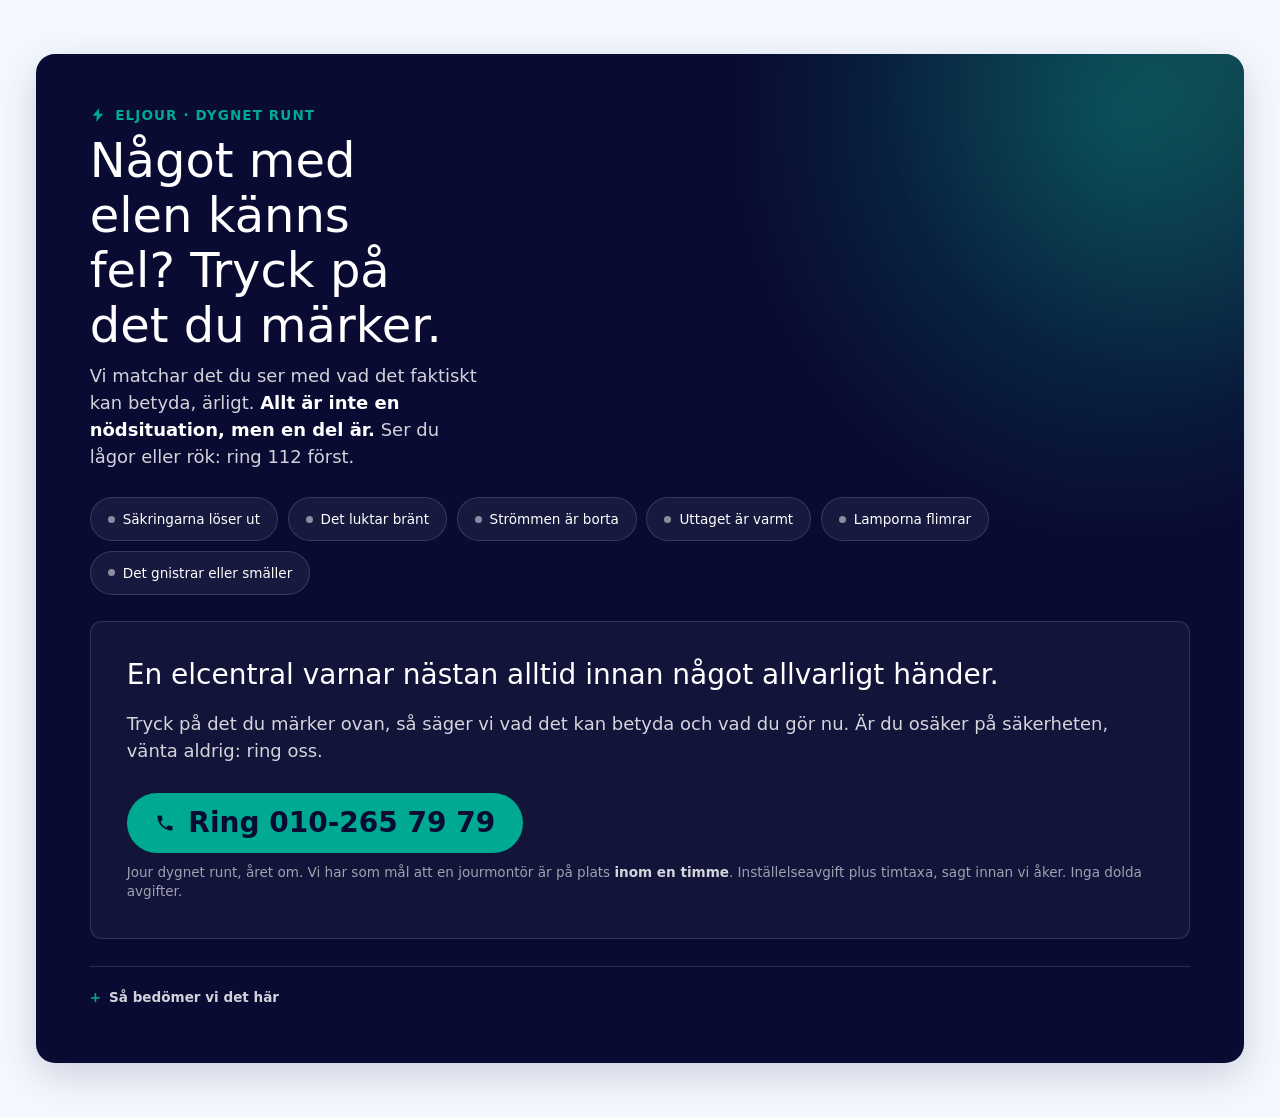
==== archive/v1/index.html @ d6300a3d "v2 redesign: three light, list-based wireframes (A/B/C) to choose between Scraps v1 (dark/compact/gr" ====
<!DOCTYPE html>
<html lang="sv">
<head>
<meta charset="UTF-8" />
<meta name="viewport" content="width=device-width, initial-scale=1.0" />
<title>Eljour — "Något känns fel med elen?" symptom-block (Ampy)</title>
<style>
  /* ===========================================================
     Ampy production tokens (1rem = 10px) — real ap* values.
     Standalone prototype: production already defines these globally
     (Bricks theme). Mirrored here so the preview is faithful.
     Source values: foretagsdata §9.2/§9.4/§9.5; visste-du-att build.
     =========================================================== */
  html { font-size: 62.5%; }

  :root {
    /* brand triad + roles */
    --apteal-core:      #00a991;
    --apmidnight-blue:  #090b32;
    --apemerald-flow:   #39c281;
    --apneon-mint:      #55ff9a;
    --apsky-mist:       #f5f9ff;
    --appure-white:     #ffffff;
    --apdarkest-black:  #1e1e1e;
    --apcrystal-blue:   #b6f2ff;
    --apseafoam-mint:   #5cc5b6;

    /* fluid type scale (real clamps) */
    --aptext-xs:   clamp(1rem, 0.21vw + 0.93rem, 1.2rem);
    --aptext-s:    clamp(1.2rem, 0.20vw + 1.10rem, 1.4rem);
    --aptext-m:    clamp(1.7rem, 0.10vw + 1.67rem, 1.8rem);
    --aptext-l:    clamp(1.8rem, 1.04vw + 1.47rem, 2.8rem);
    --aptext-xl:   clamp(2rem, 1.67vw + 1.47rem, 3.6rem);
    --aptext-2xl:  clamp(2.2rem, 2.71vw + 1.33rem, 4.8rem);

    /* fluid space scale (real min->max) */
    --apspace-3xs: clamp(0.66rem, 0.05vw + 0.6rem, 0.7rem);
    --apspace-2xs: clamp(0.82rem, 0.2vw + 0.7rem, 0.99rem);
    --apspace-xs:  clamp(1.02rem, 0.4vw + 0.85rem, 1.4rem);
    --apspace-s:   clamp(1.28rem, 0.7vw + 1rem, 1.98rem);
    --apspace-m:   clamp(1.6rem, 1.2vw + 1.1rem, 2.8rem);
    --apspace-l:   clamp(2rem, 1.8vw + 1.3rem, 3.96rem);
    --apspace-xl:  clamp(2.5rem, 3.1vw + 1.4rem, 5.6rem);
    --apspace-2xl: clamp(3.13rem, 4.8vw + 1.4rem, 7.92rem);

    /* radius / shadow / motion */
    --apradius-s:    clamp(0.6rem, 0.2vw + 0.5rem, 0.8rem);
    --apradius-m:    clamp(1rem, 0.3vw + 0.85rem, 1.2rem);
    --apradius-l:    clamp(1.6rem, 0.4vw + 1.4rem, 2rem);
    --apradius-full: 999rem;
    --card-shadow:   0 1.2rem 4rem rgba(9, 11, 50, 0.18);
    --motion-normal: 0.28s;

    --apmax-screen-width: 128rem;

    font-family: "Outfit", system-ui, -apple-system, "Segoe UI", sans-serif;
  }

  *, *::before, *::after { box-sizing: border-box; }
  body {
    margin: 0;
    background: var(--apsky-mist);
    color: var(--apdarkest-black);
    -webkit-font-smoothing: antialiased;
  }

  /* ===========================================================
     ampy-eljour — symptom-chip -> risk-reveal block
     Serious/akut register: midnight surface, teal action.
     Severity colours are SCOPED to this device (never global
     --state-* tokens) per foretagsdata §11.2 (the LED amber rule).
     =========================================================== */
  .ampy-eljour {
    background: var(--apsky-mist);
    padding: var(--apspace-xl) var(--apspace-l);
  }

  .ampy-eljour__card {
    /* scoped severity palette — lives only inside this device */
    --ej-sev-akut:  #ff6f61;  /* warm coral — genuinely acute only */
    --ej-sev-snart: #ffc24b;  /* amber — call today */
    --ej-sev-vanta: var(--apemerald-flow); /* calm — can usually wait */
    --ej-hairline:  rgba(255, 255, 255, 0.14);
    --ej-ink-soft:  rgba(255, 255, 255, 0.82);
    --ej-ink-faint: rgba(255, 255, 255, 0.60);

    position: relative;
    overflow: hidden;
    max-width: var(--apmax-screen-width);
    margin-inline: auto;
    background: var(--apmidnight-blue);
    color: var(--appure-white);
    border-radius: var(--apradius-l);
    box-shadow: var(--card-shadow);
    padding: var(--apspace-xl);

    /* enter-view fade (runOnce, <=300ms) */
    opacity: 0;
    transform: translateY(1.4rem);
    transition: opacity var(--motion-normal) ease, transform var(--motion-normal) ease;
  }
  .ampy-eljour__card.is-visible { opacity: 1; transform: none; }

  /* brand-glow — surface treatment behind the header, NOT a second device */
  .ampy-eljour__card::before {
    content: "";
    position: absolute;
    inset: 0;
    pointer-events: none;
    background:
      radial-gradient(46% 60% at 90% 6%, rgba(0, 169, 145, 0.34), transparent 70%),
      radial-gradient(40% 48% at 98% 0%, rgba(85, 255, 154, 0.14), transparent 72%);
  }
  .ampy-eljour__head,
  .ampy-eljour__chips,
  .ampy-eljour__reveal,
  .ampy-eljour__foot { position: relative; z-index: 1; }

  /* ---- header / the hook ---- */
  .ampy-eljour__head { display: flex; flex-direction: column; gap: var(--apspace-2xs); max-width: 62ch; }

  .ampy-eljour__eyebrow {
    display: inline-flex; align-items: center; gap: var(--apspace-2xs);
    margin: 0;
    font-size: var(--aptext-s);
    font-weight: 600;
    letter-spacing: 0.08em;
    text-transform: uppercase;
    color: var(--apteal-core);
  }
  .ampy-eljour__eyebrow svg { flex: none; width: 1.6rem; height: 1.6rem; }

  .ampy-eljour__title {
    margin: 0;
    font-size: var(--aptext-2xl);
    font-weight: 500;
    line-height: 1.15;
    color: var(--appure-white);
    text-wrap: balance;
  }

  .ampy-eljour__sub {
    margin: 0;
    font-size: var(--aptext-m);
    font-weight: 300;
    line-height: 1.5;
    color: var(--ej-ink-soft);
  }
  .ampy-eljour__sub b { font-weight: 600; color: var(--appure-white); }

  /* ---- chip row (toggle directly — no wizard) ---- */
  .ampy-eljour__chips {
    display: flex;
    flex-wrap: wrap;
    gap: var(--apspace-2xs);
    margin-top: var(--apspace-m);
  }
  .ampy-eljour__chip {
    appearance: none;
    cursor: pointer;
    font-family: inherit;
    font-size: var(--aptext-s);
    font-weight: 500;
    line-height: 1.2;
    color: var(--appure-white);
    background: rgba(255, 255, 255, 0.06);
    border: 1px solid var(--ej-hairline);
    border-radius: var(--apradius-full);
    padding: 1.1rem 1.7rem;
    min-height: 4.4rem; /* touch target */
    display: inline-flex; align-items: center; gap: 0.8rem;
    transition: background var(--motion-normal) ease, border-color var(--motion-normal) ease,
                color var(--motion-normal) ease, transform var(--motion-normal) ease;
  }
  .ampy-eljour__chip::before {
    content: ""; width: 0.7rem; height: 0.7rem; border-radius: 50%;
    background: currentColor; opacity: 0.5; flex: none;
  }
  .ampy-eljour__chip:hover { background: rgba(255, 255, 255, 0.12); border-color: rgba(255,255,255,0.28); }
  .ampy-eljour__chip:focus-visible { outline: 2px solid var(--apneon-mint); outline-offset: 2px; }
  .ampy-eljour__chip[aria-pressed="true"] {
    background: var(--apteal-core);
    border-color: var(--apteal-core);
    color: var(--apmidnight-blue);
    font-weight: 600;
  }
  .ampy-eljour__chip[aria-pressed="true"]::before { opacity: 1; background: var(--apmidnight-blue); }

  /* ---- the risk reveal ---- */
  .ampy-eljour__reveal {
    margin-top: var(--apspace-m);
    background: rgba(255, 255, 255, 0.04);
    border: 1px solid var(--ej-hairline);
    border-radius: var(--apradius-m);
    padding: var(--apspace-l);
    min-height: 22rem; /* reserve space — no page jump on toggle */
    transition: background var(--motion-normal) ease, border-color var(--motion-normal) ease;
  }
  /* Severity is read environmentally: a soft tint washes the whole panel in the
     calibrated hue (akut/snart/vänta), reinforcing the labelled pill — NOT a lone
     accent stripe. The colour carries meaning (the candour calibration), not decoration. */
  .ampy-eljour__reveal[data-severity="akut"] {
    background: linear-gradient(180deg, rgba(255, 111, 97, 0.11), rgba(255, 111, 97, 0.03));
    border-color: rgba(255, 111, 97, 0.30);
  }
  .ampy-eljour__reveal[data-severity="snart"] {
    background: linear-gradient(180deg, rgba(255, 194, 75, 0.10), rgba(255, 194, 75, 0.03));
    border-color: rgba(255, 194, 75, 0.28);
  }
  .ampy-eljour__reveal[data-severity="vanta"] {
    background: linear-gradient(180deg, rgba(57, 194, 129, 0.10), rgba(57, 194, 129, 0.03));
    border-color: rgba(57, 194, 129, 0.26);
  }

  .ampy-eljour__slide { display: flex; flex-direction: column; gap: var(--apspace-s); }
  .ampy-eljour__slide.is-swapping { opacity: 0; transform: translateY(0.6rem); }
  .ampy-eljour__slide {
    opacity: 1; transform: none;
    transition: opacity var(--motion-normal) ease, transform var(--motion-normal) ease;
  }

  .ampy-eljour__sevrow { display: flex; align-items: center; gap: var(--apspace-s); flex-wrap: wrap; }
  .ampy-eljour__sev {
    display: inline-flex; align-items: center; gap: 0.7rem;
    font-size: var(--aptext-xs);
    font-weight: 700;
    letter-spacing: 0.06em;
    text-transform: uppercase;
    padding: 0.6rem 1.1rem;
    border-radius: var(--apradius-full);
  }
  .ampy-eljour__sev::before { content: ""; width: 0.8rem; height: 0.8rem; border-radius: 50%; background: currentColor; }
  .ampy-eljour__reveal[data-severity="akut"]  .ampy-eljour__sev { color: var(--ej-sev-akut);  background: rgba(255, 111, 97, 0.14); }
  .ampy-eljour__reveal[data-severity="snart"] .ampy-eljour__sev { color: var(--ej-sev-snart); background: rgba(255, 194, 75, 0.14); }
  .ampy-eljour__reveal[data-severity="vanta"] .ampy-eljour__sev { color: var(--ej-sev-vanta); background: rgba(57, 194, 129, 0.16); }

  .ampy-eljour__seen { margin: 0; font-size: var(--aptext-l); font-weight: 500; line-height: 1.2; color: var(--appure-white); }

  .ampy-eljour__block { display: flex; flex-direction: column; gap: 0.4rem; }
  .ampy-eljour__label {
    margin: 0; font-size: var(--aptext-xs); font-weight: 700; letter-spacing: 0.06em;
    text-transform: uppercase; color: var(--apteal-core);
  }
  .ampy-eljour__body { margin: 0; font-size: var(--aptext-m); font-weight: 300; line-height: 1.5; color: var(--ej-ink-soft); }
  .ampy-eljour__body b { font-weight: 600; color: var(--appure-white); }

  .ampy-eljour__action {
    display: flex; gap: var(--apspace-xs); align-items: flex-start;
    background: rgba(255, 255, 255, 0.05);
    border-radius: var(--apradius-s);
    padding: var(--apspace-s);
  }
  .ampy-eljour__action svg { flex: none; width: 2rem; height: 2rem; color: var(--apteal-core); margin-top: 0.2rem; }
  .ampy-eljour__action .ampy-eljour__body { color: var(--appure-white); }

  /* the 112-first line — only on genuinely acute symptoms */
  .ampy-eljour__emerg {
    display: none;
    align-items: center; gap: var(--apspace-xs);
    font-size: var(--aptext-m); font-weight: 500; line-height: 1.4;
    color: var(--appure-white);
    background: rgba(255, 111, 97, 0.12);
    border: 1px solid rgba(255, 111, 97, 0.45);
    border-radius: var(--apradius-s);
    padding: var(--apspace-s);
  }
  .ampy-eljour__reveal[data-emergency="true"] .ampy-eljour__emerg { display: flex; }
  .ampy-eljour__emerg b { color: var(--ej-sev-akut); }
  .ampy-eljour__emerg a { color: var(--appure-white); text-decoration: underline; text-underline-offset: 2px; }

  /* ---- CTA: the conversion is the call ---- */
  .ampy-eljour__cta { display: flex; flex-direction: column; gap: var(--apspace-2xs); margin-top: var(--apspace-2xs); }
  .ampy-eljour__call {
    display: inline-flex; align-items: center; justify-content: center; gap: var(--apspace-xs);
    align-self: flex-start;
    font-family: inherit; font-size: var(--aptext-l); font-weight: 600; line-height: 1;
    color: var(--apmidnight-blue);
    background: var(--apteal-core);
    border: none; border-radius: var(--apradius-full);
    padding: 1.6rem 2.8rem; min-height: 5.4rem;
    text-decoration: none; cursor: pointer;
    transition: transform var(--motion-normal) ease, background var(--motion-normal) ease, box-shadow var(--motion-normal) ease;
  }
  .ampy-eljour__call svg { width: 2rem; height: 2rem; }
  .ampy-eljour__call:hover { background: var(--apemerald-flow); transform: translateY(-1px); box-shadow: 0 0.8rem 2rem rgba(0,169,145,0.3); }
  .ampy-eljour__call:focus-visible { outline: 2px solid var(--apneon-mint); outline-offset: 3px; }
  @media (max-width: 480px) { .ampy-eljour__call { align-self: stretch; } }

  .ampy-eljour__trust { margin: 0; font-size: var(--aptext-s); font-weight: 300; line-height: 1.45; color: var(--ej-ink-faint); }
  .ampy-eljour__trust b { font-weight: 600; color: var(--ej-ink-soft); }

  /* ---- footer: methodology / honesty ---- */
  .ampy-eljour__foot { margin-top: var(--apspace-m); padding-top: var(--apspace-s); border-top: 1px solid var(--ej-hairline); }
  .ampy-eljour__details { font-size: var(--aptext-s); color: var(--ej-ink-faint); }
  .ampy-eljour__details summary {
    cursor: pointer; font-weight: 600; color: var(--ej-ink-soft); list-style: none;
    display: inline-flex; align-items: center; gap: 0.8rem; padding: 0.4rem 0;
  }
  .ampy-eljour__details summary::-webkit-details-marker { display: none; }
  .ampy-eljour__details summary::before { content: "+"; color: var(--apteal-core); font-weight: 700; }
  .ampy-eljour__details[open] summary::before { content: "–"; }
  .ampy-eljour__details p { margin: var(--apspace-2xs) 0 0; line-height: 1.55; max-width: 70ch; }

  /* ===========================================================
     Responsive — real breakpoints 992 / 768 / 480
     =========================================================== */
  @media (max-width: 768px) {
    .ampy-eljour { padding: var(--apspace-l) var(--apspace-s); }
    .ampy-eljour__card { padding: var(--apspace-l); }
    .ampy-eljour__reveal { padding: var(--apspace-m); min-height: 0; }
    .ampy-eljour__card::before {
      background: radial-gradient(80% 30% at 50% 0%, rgba(0,169,145,0.30), transparent 72%);
    }
  }
  @media (max-width: 480px) {
    .ampy-eljour { padding: var(--apspace-m) var(--apspace-xs); }
    .ampy-eljour__chip { width: 100%; justify-content: flex-start; }
  }

  @media (prefers-reduced-motion: reduce) {
    .ampy-eljour__card,
    .ampy-eljour__slide,
    .ampy-eljour__chip,
    .ampy-eljour__call { transition: none; opacity: 1; transform: none; }
  }
</style>
</head>
<body>

  <!-- ============================================================
       The block. In production the symptom data + strings are
       editor-driven (ACF/Bricks); here they live in the inline
       SYMPTOMS array so the prototype is self-contained and the
       layout reads true. Every fact carries its src in the precedent
       doc: research/builds/eljour-symptom-block-v1.md
       ============================================================ -->
  <section class="ampy-eljour" aria-labelledby="ejTitle">
    <div class="ampy-eljour__card" id="ejCard">

      <header class="ampy-eljour__head">
        <p class="ampy-eljour__eyebrow">
          <svg viewBox="0 0 24 24" fill="currentColor" aria-hidden="true"><path d="M13.5 2 4 13.2h6.1L9.4 22 20 10.2h-6.4z"/></svg>
          Eljour · dygnet runt
        </p>
        <h2 class="ampy-eljour__title" id="ejTitle">Något med elen känns fel? Tryck på det du märker.</h2>
        <p class="ampy-eljour__sub">
          Vi matchar det du ser med vad det faktiskt kan betyda, ärligt.
          <b>Allt är inte en nödsituation, men en del är.</b> Ser du lågor eller rök: ring 112 först.
        </p>
      </header>

      <!-- toggle directly between symptoms — no wizard -->
      <div class="ampy-eljour__chips" role="group" aria-label="Vanliga tecken på elfel" id="ejChips"></div>

      <!-- the risk reveal; aria-live so the swap is announced -->
      <div class="ampy-eljour__reveal" id="ejReveal" data-severity="" data-emergency="false" aria-live="polite">
        <div class="ampy-eljour__slide" id="ejSlide"></div>
      </div>

      <div class="ampy-eljour__foot">
        <details class="ampy-eljour__details">
          <summary>Så bedömer vi det här</summary>
          <p>
            Det här är vägledning, inte en besiktning på plats. Vi listar det vanligaste, din situation
            kan vara en annan. Vi kalibrerar allvaret ärligt: allt är inte akut. Tecknen bygger på våra egna
            utryckningar och Elsäkerhetsverket, som registrerade 45 bostadsbränder med elcentralen som
            startobjekt under 2023. Vid lågor eller rök: ring 112 före oss. Det är aldrig fel.
          </p>
        </details>
      </div>

    </div>
  </section>

  <script>
    // ---- DATA layer (pure): the six symptoms -> honest, calibrated risk ----
    // severity: 'akut' (genuinely acute) | 'snart' (call today) | 'vanta' (often can wait)
    // emergency112: true only where flames/smoke are a live possibility.
    var SYMPTOMS = [
      {
        id: "sakring",
        chip: "Säkringarna löser ut",
        severity: "snart", sevLabel: "Ring oss idag",
        seen: "En säkring eller jordfelsbrytare som löser ut",
        means: "Löser den ut en enstaka gång är det oftast överbelastning, för mycket på samma grupp. Men löser den ut direkt, eller gång på gång, kan det vara en kortslutning eller ett jordfel i en fast installation.",
        danger: "Att tvinga tillbaka en säkring som löser om och om igen kan dölja ett fel som värmer en kabel du inte ser.",
        action: "Två återställningar är taket. Löser den ut en tredje gång, lämna den avslagen och ring oss.",
        emergency112: false
      },
      {
        id: "branlukt",
        chip: "Det luktar bränt",
        severity: "akut", sevLabel: "Akut: agera nu",
        seen: "Brännlukt eller lukt av smält plast",
        means: "Lukt av het eller smält plast vid elcentral eller uttag betyder nästan alltid en glappkontakt som hettats upp. Plasten kan redan vara på väg mot sin tändpunkt.",
        danger: "Det här är ett av få tecken som alltid bör kontrolleras av en elektriker, oavsett vad annat verkar normalt.",
        action: "Slå av huvudbrytaren. Rör inte centralen mer än så.",
        emergency112: true
      },
      {
        id: "stromlost",
        chip: "Strömmen är borta",
        severity: "vanta", sevLabel: "Kolla först: ofta ofarligt",
        seen: "Strömmen är helt borta",
        means: "Är det mörkt hos grannarna också är det elnätet. Då är felet inte ditt, och inte farligt. Är det bara hos dig kan en huvudsäkring eller jordfelsbrytare ha löst ut, eller så är det ett fel i din egen anläggning.",
        danger: "Går strömmen samtidigt som det luktar bränt eller låter konstigt är det inte ett vanligt avbrott. Då behandlar du det som akut.",
        action: "Kolla om grannarna har ström. Prova att återställa jordfelsbrytaren en gång. Löser det sig inte, ring oss.",
        emergency112: false
      },
      {
        id: "varmt-uttag",
        chip: "Uttaget är varmt",
        severity: "snart", sevLabel: "Ring oss idag",
        seen: "Ett uttag som känns varmt",
        means: "Ett uttag ska aldrig vara varmt när inget drar mycket ström. Värme betyder oftast en glappkontakt eller en överbelastad punkt. Kontaktmotstånd som bygger värme bakom väggen.",
        danger: "Ytorna i en elcentral bör aldrig passera 78 grader. Ett varmt uttag är samma sak en bit ut i väggen. Det kan vara på väg mot samma punkt.",
        action: "Dra ur det som sitter i och använd inte uttaget. Är det missfärgat eller luktar, slå av gruppen direkt och ring oss.",
        emergency112: false
      },
      {
        id: "flimmer",
        chip: "Lamporna flimrar",
        severity: "snart", sevLabel: "Ring oss idag",
        seen: "Ljus som flimrar eller dippar",
        means: "Flimrar ljuset när spisen, tvättmaskinen eller värmepumpen drar igång kan det vara en lös huvudanslutning eller ett glapp i nollskenan.",
        danger: "40 procent av alla surrande centraler vi rycker ut på har glapp i noll- eller fasskena. Ett nollfel kan skicka överspänning rakt in i din elektronik.",
        action: "Notera vid vilken apparat det flimrar. Det hjälper oss hitta felet snabbt. Ring oss så tittar vi på det.",
        emergency112: false
      },
      {
        id: "gnistor",
        chip: "Det gnistrar eller smäller",
        severity: "akut", sevLabel: "Akut: agera nu",
        seen: "Gnistor, ett smäll eller ett sprakande ljud",
        means: "Gnistor, ett smäll eller ett sprakande ljud i el är en ljusbåge. Den kan bli tusentals grader het på ett ögonblick och smälta metall och plast.",
        danger: "En ljusbåge kan starta en brand. Det här väntar man inte ut.",
        action: "Slå av huvudbrytaren direkt.",
        emergency112: true
      }
    ];

    var PHONE_DISPLAY = "010-265 79 79";
    var PHONE_TEL = "+46102657979";

    (function () {
      var card    = document.getElementById('ejCard');
      var chipsEl = document.getElementById('ejChips');
      var reveal  = document.getElementById('ejReveal');
      var slide   = document.getElementById('ejSlide');
      var reduce  = window.matchMedia('(prefers-reduced-motion: reduce)').matches;
      var current = null;
      var swapTimer = null;

      // ---- enter-view fade (runOnce) ----
      if (reduce || !('IntersectionObserver' in window)) {
        card.classList.add('is-visible');
      } else {
        var io = new IntersectionObserver(function (entries) {
          entries.forEach(function (e) { if (e.isIntersecting) { card.classList.add('is-visible'); io.disconnect(); } });
        }, { threshold: 0.2 });
        io.observe(card);
      }

      // ---- tiny analytics shim (consent-gated in production) ----
      function track(event, detail) {
        window.dataLayer = window.dataLayer || [];
        window.dataLayer.push(Object.assign({ event: 'ampy_ej_' + event }, detail || {}));
      }

      // ---- render the chip row ----
      SYMPTOMS.forEach(function (s, i) {
        var b = document.createElement('button');
        b.type = 'button';
        b.className = 'ampy-eljour__chip';
        b.id = 'ejChip-' + s.id;
        b.setAttribute('aria-pressed', 'false');
        b.setAttribute('aria-controls', 'ejReveal');
        b.textContent = s.chip;
        b.addEventListener('click', function () { select(s.id); });
        b.addEventListener('keydown', function (e) { arrow(e, i); });
        chipsEl.appendChild(b);
      });

      // ---- empty state (warm, grounded — relief not warning) ----
      function renderEmpty() {
        reveal.setAttribute('data-severity', '');
        reveal.setAttribute('data-emergency', 'false');
        slide.innerHTML =
          '<p class="ampy-eljour__seen">En elcentral varnar nästan alltid innan något allvarligt händer.</p>' +
          '<p class="ampy-eljour__body">Tryck på det du märker ovan, så säger vi vad det kan betyda och ' +
          'vad du gör nu. Är du osäker på säkerheten, vänta aldrig: ring oss.</p>' +
          callBlock(false);
      }

      function callBlock(isEmergency) {
        var emerg = isEmergency
          ? '<p class="ampy-eljour__emerg"><span><b>Ser du lågor eller rök?</b> Ring <a href="tel:112">112</a> först. Sedan oss.</span></p>'
          : '';
        return emerg +
          '<div class="ampy-eljour__cta">' +
            '<a class="ampy-eljour__call" href="tel:' + PHONE_TEL + '" data-ej-call>' +
              '<svg viewBox="0 0 24 24" fill="currentColor" aria-hidden="true"><path d="M6.6 10.8a15.5 15.5 0 0 0 6.6 6.6l2.2-2.2c.3-.3.7-.4 1-.2 1.2.4 2.4.6 3.6.6.6 0 1 .4 1 1V20c0 .6-.4 1-1 1A17 17 0 0 1 3 4c0-.6.4-1 1-1h3.4c.6 0 1 .4 1 1 0 1.3.2 2.5.6 3.6.1.4 0 .8-.3 1z"/></svg>' +
              'Ring ' + PHONE_DISPLAY +
            '</a>' +
            '<p class="ampy-eljour__trust">Jour dygnet runt, året om. Vi har som mål att en jourmontör är ' +
            'på plats <b>inom en timme</b>. Inställelseavgift plus timtaxa, sagt innan vi åker. Inga dolda avgifter.</p>' +
          '</div>';
      }

      // ---- render one symptom's risk slide ----
      function renderSlide(s) {
        reveal.setAttribute('data-severity', s.severity);
        reveal.setAttribute('data-emergency', s.emergency112 ? 'true' : 'false');
        slide.innerHTML =
          '<div class="ampy-eljour__sevrow">' +
            '<span class="ampy-eljour__sev">' + s.sevLabel + '</span>' +
            '<p class="ampy-eljour__seen">' + s.seen + '</p>' +
          '</div>' +
          '<div class="ampy-eljour__block">' +
            '<p class="ampy-eljour__label">Vad det kan betyda</p>' +
            '<p class="ampy-eljour__body">' + s.means + '</p>' +
          '</div>' +
          '<div class="ampy-eljour__block">' +
            '<p class="ampy-eljour__label">Faran du kanske inte tänkt på</p>' +
            '<p class="ampy-eljour__body">' + s.danger + '</p>' +
          '</div>' +
          '<div class="ampy-eljour__action">' +
            '<svg viewBox="0 0 24 24" fill="currentColor" aria-hidden="true"><path d="M12 2 2 22h20L12 2zm0 6 6.5 12h-13L12 8zm-1 4v4h2v-4h-2zm0 6v2h2v-2h-2z"/></svg>' +
            '<div><p class="ampy-eljour__label" style="color:var(--appure-white)">Gör så här nu</p>' +
            '<p class="ampy-eljour__body">' + s.action + '</p></div>' +
          '</div>' +
          callBlock(s.emergency112);
      }

      // ---- selection (toggle directly, single-select, no wizard) ----
      function select(id) {
        var s = SYMPTOMS.filter(function (x) { return x.id === id; })[0];
        if (!s) return;
        Array.prototype.forEach.call(chipsEl.children, function (c) {
          c.setAttribute('aria-pressed', c.id === 'ejChip-' + id ? 'true' : 'false');
        });
        current = id;
        swap(function () { renderSlide(s); });
        track('symptom_select', { symptom: id, severity: s.severity });
      }

      // ---- swap with a short fade, reduced-motion aware ----
      // cancel any pending swap so only the latest selection paints (no stale-state flash)
      function swap(paint) {
        if (reduce) { paint(); return; }
        if (swapTimer) window.clearTimeout(swapTimer);
        slide.classList.add('is-swapping');
        swapTimer = window.setTimeout(function () {
          paint(); slide.classList.remove('is-swapping'); swapTimer = null;
        }, 140);
      }

      // ---- keyboard arrow nav across chips ----
      function arrow(e, i) {
        var k = e.key, n = SYMPTOMS.length, j = null;
        if (k === 'ArrowRight' || k === 'ArrowDown') j = (i + 1) % n;
        else if (k === 'ArrowLeft' || k === 'ArrowUp') j = (i - 1 + n) % n;
        if (j === null) return;
        e.preventDefault();
        chipsEl.children[j].focus();
      }

      // delegate call-click tracking
      reveal.addEventListener('click', function (e) {
        if (e.target.closest('[data-ej-call]')) track('cta_call_click', { symptom: current });
        if (e.target.closest('a[href="tel:112"]')) track('cta_112_click', { symptom: current });
      });

      renderEmpty();
      track('view', {});
    })();
  </script>

</body>
</html>
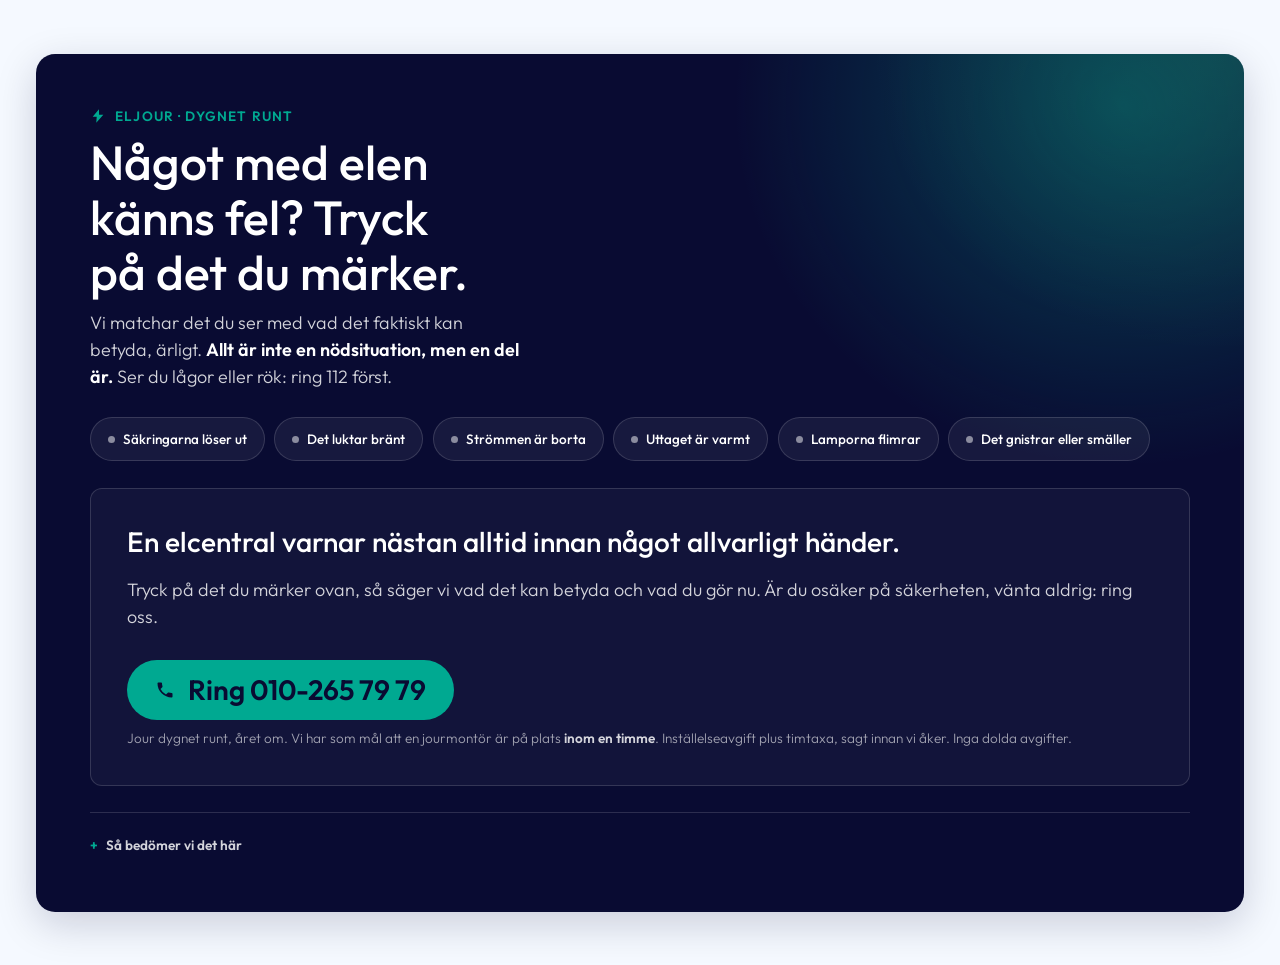
==== commit 31ed0c5d: "Load Outfit in preview HTML so it renders the intended font These preview pages declared font-family" ====
--- a/archive/v1/index.html
+++ b/archive/v1/index.html
@@ -2,6 +2,10 @@
 <html lang="sv">
 <head>
 <meta charset="UTF-8" />
+<!-- Ampy web fonts (Outfit + Plus Jakarta Sans + JetBrains Mono) -->
+<link rel="preconnect" href="https://fonts.googleapis.com">
+<link rel="preconnect" href="https://fonts.gstatic.com" crossorigin>
+<link href="https://fonts.googleapis.com/css2?family=Outfit:wght@100..900&family=Plus+Jakarta+Sans:ital,wght@0,200..800;1,200..800&family=JetBrains+Mono:ital,wght@0,100..800;1,100..800&display=swap" rel="stylesheet">
 <meta name="viewport" content="width=device-width, initial-scale=1.0" />
 <title>Eljour — "Något känns fel med elen?" symptom-block (Ampy)</title>
 <style>
